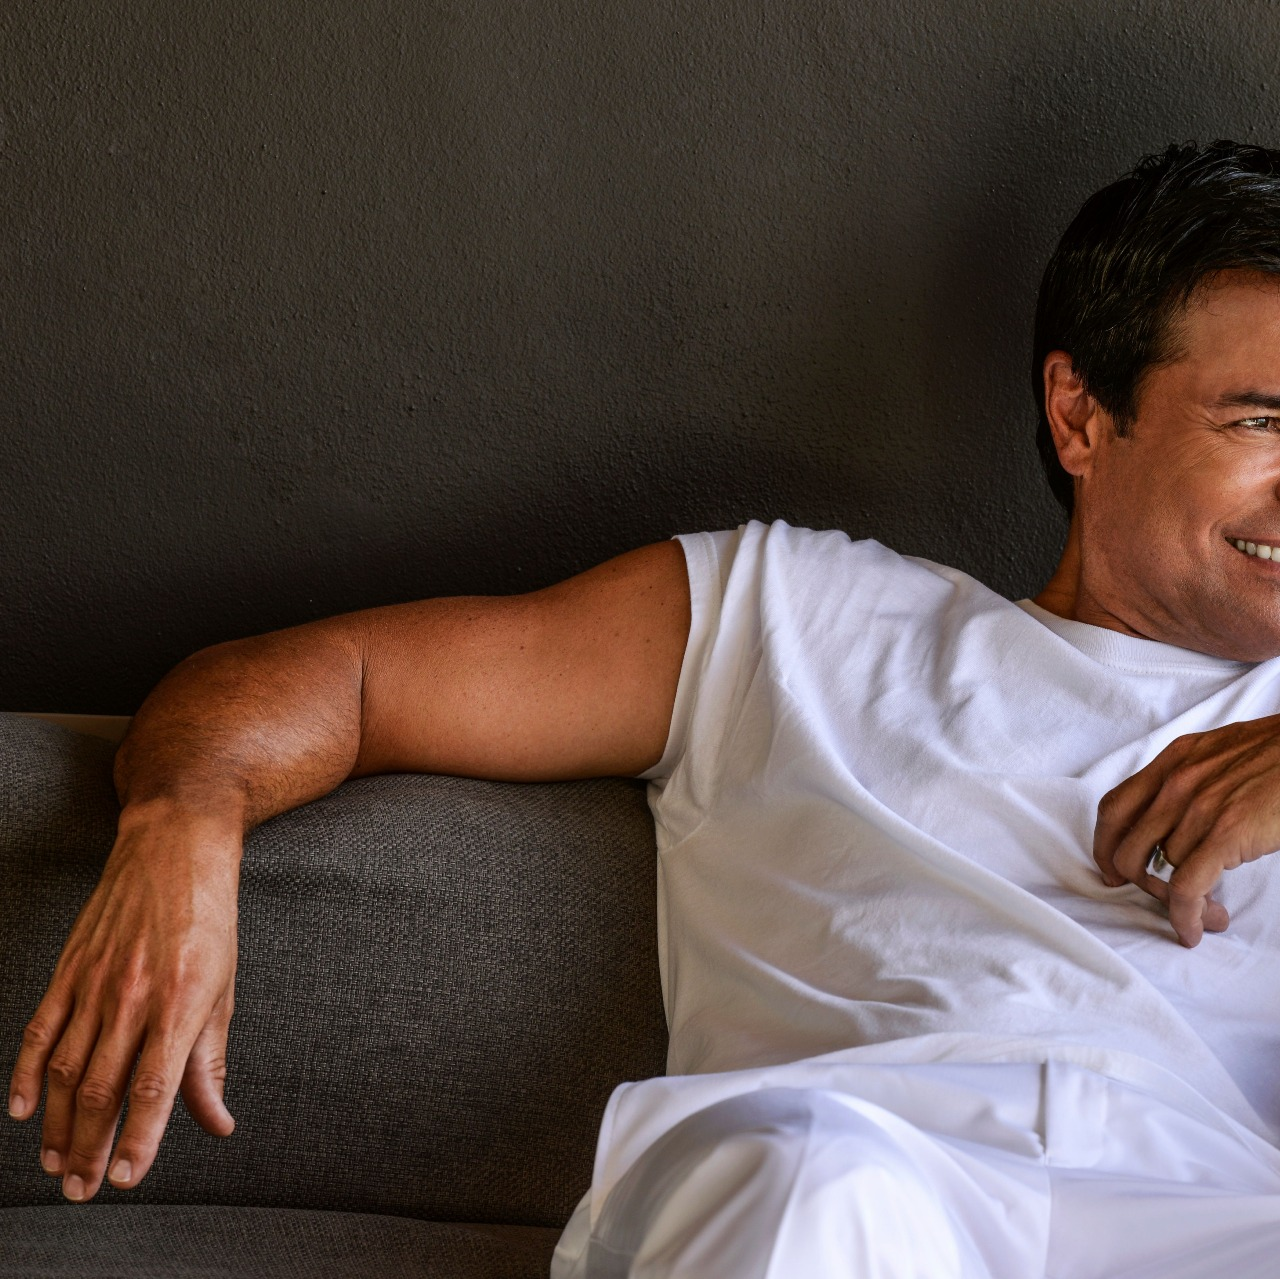
==== CLASE 17/index.html @ a300a71a "Clase 17" ====
<!DOCTYPE html>
<html lang="es">
<head>
    <meta charset="UTF-8">
    <meta name="viewport" content="width=device-width, initial-scale=1.0">
    <title>Clase 17 - Responsive Media Queries</title>
    <link rel="stylesheet" href="../CLASE 17/CSS/index.css">
</head>
<body>
    <picture>
        <source

          srcset="Media/chayanne1.jpeg"
          media="(min-width: 1024px)">

         <source
           srcset="Media/chayanne2.webp"
           media="(min-width: 600px)">

           <img src="Media/chayannegeneral.jpeg" alt="">

    </picture>
</body>
</html>
---- CLASE 17/CSS/index.css ----
*{
    margin: 0;
    padding: 0;
}


section{
    background-color: black;
    min-height: 100vh;
}


@media (max-width: 760px) {
    section{
        background-color: rgb(83, 7, 7);
    }
}
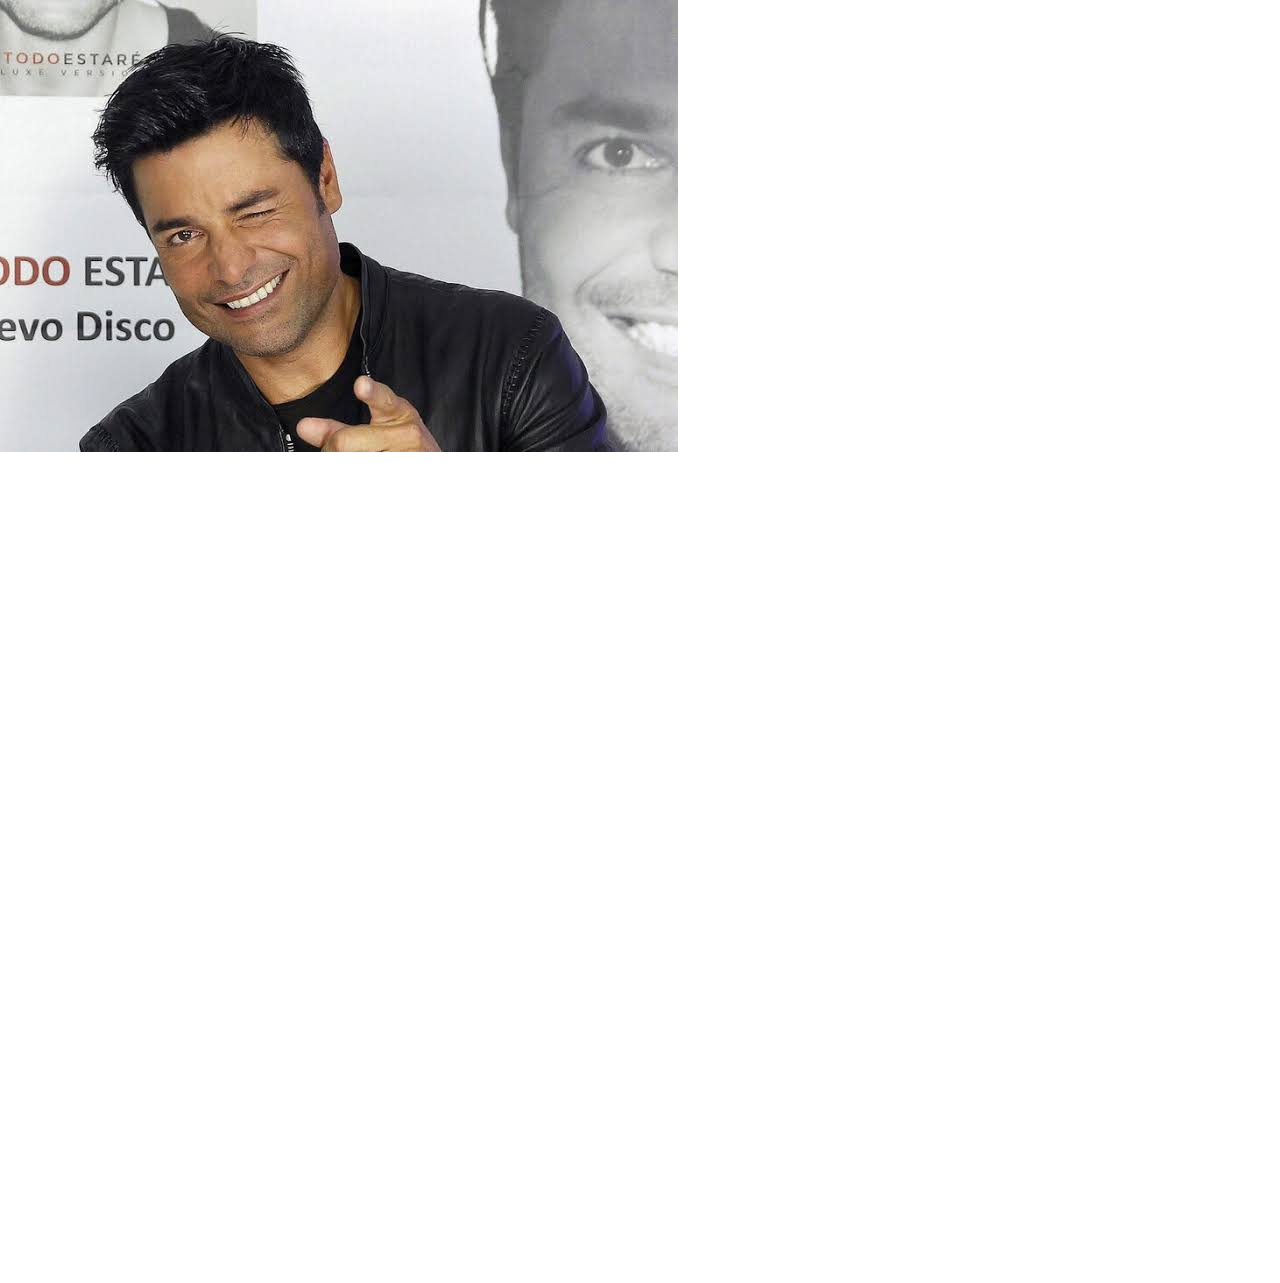
==== commit 84992a59: "Clase 17 cambios html" ====
--- a/CLASE 17/index.html
+++ b/CLASE 17/index.html
@@ -11,11 +11,12 @@
         <source
 
           srcset="Media/chayanne1.jpeg"
-          media="(min-width: 1024px)">
+          media="(min-width: 1024px)"
+          type="image/jpeg">
 
          <source
            srcset="Media/chayanne2.webp"
-           media="(min-width: 600px)">
+           media="(min-width: 600px)" type="image/webp">
 
            <img src="Media/chayannegeneral.jpeg" alt="">
 
